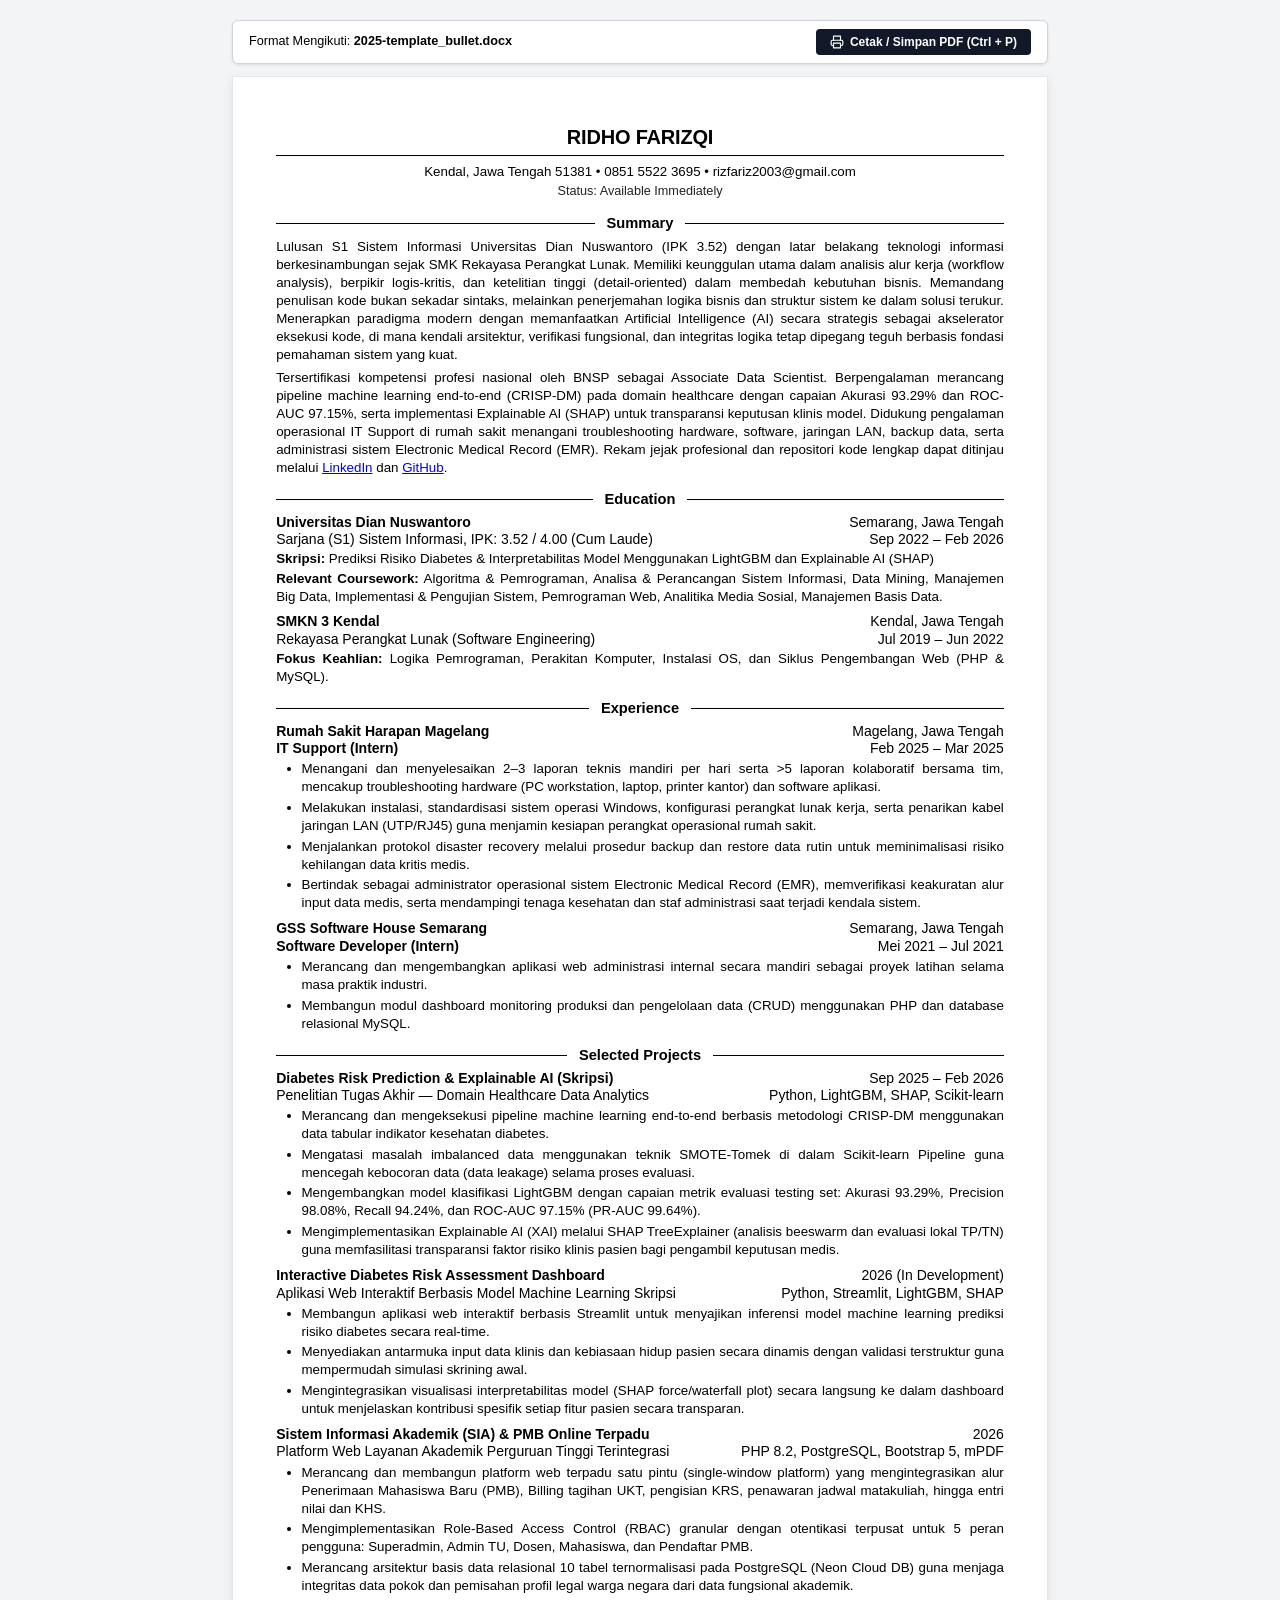
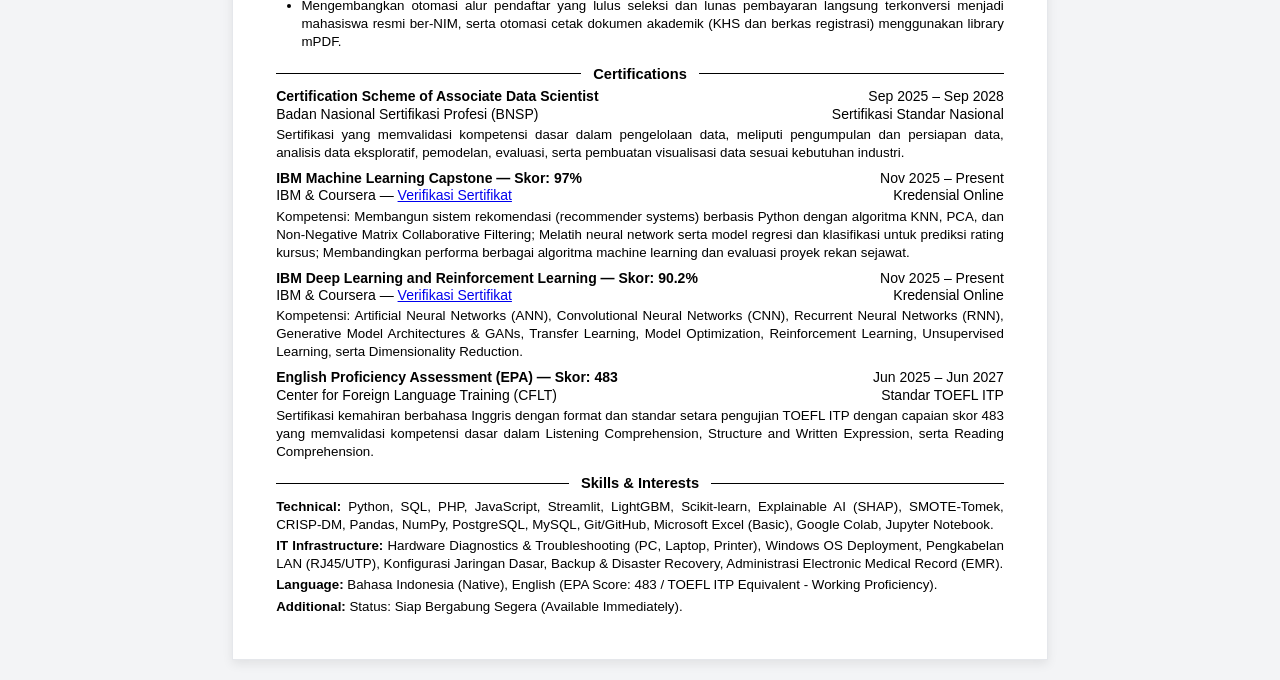
==== menu/cv.html @ ddd5903f "Initial commit: curriculum vitae" ====
<!DOCTYPE html>
<html lang="id">
<head>
  <meta charset="UTF-8">
  <meta name="viewport" content="width=device-width, initial-scale=1.0">
  <title>Ridho Farizqi - CV</title>
  <style>
    /* Format sesuai template 2025-template_bullet.docx (Harvard Resume Style) */
    @page {
      size: letter;
      margin: 0.5in 0.45in 0.4in 0.45in;
    }

    * {
      box-sizing: border-box;
      margin: 0;
      padding: 0;
    }

    body {
      font-family: 'Calibri', 'Segoe UI', Arial, sans-serif;
      font-size: 10.5pt;
      line-height: 1.25;
      color: #000000;
      background-color: #f3f4f6;
      padding: 20px 0;
      -webkit-font-smoothing: antialiased;
    }

    /* Floating Toolbar untuk kemudahan cetak */
    .toolbar {
      max-width: 8.5in;
      margin: 0 auto 12px auto;
      display: flex;
      justify-content: space-between;
      align-items: center;
      background: #ffffff;
      padding: 8px 16px;
      border-radius: 6px;
      box-shadow: 0 1px 3px rgba(0,0,0,0.1);
      font-size: 9.5pt;
      border: 1px solid #d1d5db;
    }

    .btn-print {
      background: #111827;
      color: #ffffff;
      border: none;
      padding: 6px 14px;
      border-radius: 4px;
      font-size: 9pt;
      font-weight: bold;
      cursor: pointer;
      font-family: inherit;
      display: inline-flex;
      align-items: center;
      gap: 6px;
    }

    .btn-print:hover {
      background: #2563eb;
    }

    /* Container Halaman Sesuai Ukuran Kertas Template */
    .page {
      width: 8.5in;
      min-height: 11in;
      margin: 0 auto;
      background: #ffffff;
      padding: 0.5in 0.45in 0.45in 0.45in;
      box-shadow: 0 4px 10px rgba(0, 0, 0, 0.08);
      border: 1px solid #e5e7eb;
    }

    /* HEADER */
    .header {
      text-align: center;
      margin-bottom: 11pt;
    }

    .name {
      font-size: 15pt;
      font-weight: bold;
      text-transform: none;
      margin-bottom: 3pt;
      color: #000000;
      letter-spacing: -0.01em;
    }

    .name-line {
      border: none;
      border-top: 1px solid #000000;
      margin: 4pt 0 5pt 0;
      width: 100%;
    }

    .contact-line {
      font-size: 10pt;
      color: #000000;
      line-height: 1.35;
    }

    .contact-line a {
      color: #000000;
      text-decoration: none;
    }

    .contact-line a:hover {
      text-decoration: underline;
    }

    .sub-contact {
      font-size: 9.5pt;
      margin-top: 2pt;
      color: #222222;
    }

    /* SECTION HEADINGS - CENTERED & BOLD DENGAN VARIASI GARIS KANAN-KIRI */
    .section-heading {
      display: flex;
      align-items: center;
      text-align: center;
      font-weight: bold;
      font-size: 11pt;
      text-transform: none;
      margin-top: 10pt;
      margin-bottom: 4pt;
      color: #000000;
    }

    .section-heading::before,
    .section-heading::after {
      content: "";
      flex: 1;
      border-bottom: 1px solid #000000;
    }

    .section-heading::before {
      margin-right: 12px;
    }

    .section-heading::after {
      margin-left: 12px;
    }

    /* SUMMARY PARAGRAPH */
    .summary-content {
      font-size: 10pt;
      line-height: 1.35;
      text-align: justify;
      margin-bottom: 6pt;
    }

    .summary-content p {
      margin-bottom: 4pt;
    }

    .summary-content p:last-child {
      margin-bottom: 0;
    }

    /* ROW DUA KOLOM (Kiri: Org/Posisi, Kanan: Kota/Tanggal) */
    .entry {
      margin-bottom: 6pt;
    }

    .entry:last-child {
      margin-bottom: 0;
    }

    .row {
      display: flex;
      justify-content: space-between;
      align-items: baseline;
      font-size: 10.5pt;
    }

    .left-bold {
      font-weight: bold;
      color: #000000;
    }

    .left-normal {
      font-weight: normal;
      color: #000000;
    }

    .right-text {
      text-align: right;
      white-space: nowrap;
      font-weight: normal;
      color: #000000;
    }

    .right-bold {
      text-align: right;
      white-space: nowrap;
      font-weight: bold;
      color: #000000;
    }

    /* BULLET LIST SESUAI ListParagraph TEMPLATE */
    ul.bullet-list {
      list-style-type: disc;
      margin-left: 19pt;
      padding-left: 0;
      margin-top: 2pt;
      margin-bottom: 4pt;
    }

    ul.bullet-list li {
      font-size: 10pt;
      line-height: 1.35;
      margin-bottom: 2pt;
      text-align: justify;
      color: #000000;
    }

    ul.bullet-list li:last-child {
      margin-bottom: 0;
    }

    .coursework {
      font-size: 10pt;
      line-height: 1.35;
      margin-top: 2pt;
      text-align: justify;
    }

    /* SKILLS & INTERESTS SECTION */
    .skills-block {
      margin-top: 2pt;
    }

    .skill-line {
      font-size: 10pt;
      line-height: 1.35;
      margin-bottom: 2.5pt;
      text-align: justify;
    }

    .skill-line:last-child {
      margin-bottom: 0;
    }

    .skill-label {
      font-weight: bold;
    }

    /* PRINT RULES */
    @media print {
      body {
        background: #ffffff;
        padding: 0;
        margin: 0;
      }

      .toolbar {
        display: none !important;
      }

      .page {
        width: 100% !important;
        margin: 0 !important;
        padding: 0 !important;
        box-shadow: none !important;
        border: none !important;
      }

      .entry, .section-heading, .skill-line {
        break-inside: avoid;
        page-break-inside: avoid;
      }

      a {
        color: #000000 !important;
        text-decoration: none !important;
      }
    }
  </style>
</head>
<body>

  <!-- FLOATING TOOLBAR -->
  <div class="toolbar">
    <span>Format Mengikuti: <strong>2025-template_bullet.docx</strong></span>
    <button class="btn-print" onclick="window.print()">
      <svg width="14" height="14" viewBox="0 0 24 24" fill="none" stroke="currentColor" stroke-width="2" stroke-linecap="round" stroke-linejoin="round">
        <polyline points="6 9 6 2 18 2 18 9"></polyline>
        <path d="M6 18H4a2 2 0 0 1-2-2v-5a2 2 0 0 1 2-2h16a2 2 0 0 1 2 2v5a2 2 0 0 1-2 2h-2"></path>
        <rect x="6" y="14" width="12" height="8"></rect>
      </svg>
      Cetak / Simpan PDF (Ctrl + P)
    </button>
  </div>

  <!-- DOCUMENT PAGE -->
  <div class="page">

    <!-- HEADER (P1 & P6 TEMPLATE) -->
    <div class="header">
      <div class="name">RIDHO FARIZQI</div>
      <hr class="name-line">
      <div class="contact-line">
        Kendal, Jawa Tengah 51381 • <a href="https://wa.me/6285155223695" target="_blank">0851 5522 3695</a> • <a href="mailto:rizfariz2003@gmail.com">rizfariz2003@gmail.com</a>
      </div>
      <div class="sub-contact">
        Status: Available Immediately
      </div>
    </div>

    <!-- SUMMARY -->
    <div class="section-heading">Summary</div>
    <div class="summary-content">
      <p>
        Lulusan S1 Sistem Informasi Universitas Dian Nuswantoro (IPK 3.52) dengan latar belakang teknologi informasi berkesinambungan sejak SMK Rekayasa Perangkat Lunak. Memiliki keunggulan utama dalam analisis alur kerja (workflow analysis), berpikir logis-kritis, dan ketelitian tinggi (detail-oriented) dalam membedah kebutuhan bisnis. Memandang penulisan kode bukan sekadar sintaks, melainkan penerjemahan logika bisnis dan struktur sistem ke dalam solusi terukur. Menerapkan paradigma modern dengan memanfaatkan Artificial Intelligence (AI) secara strategis sebagai akselerator eksekusi kode, di mana kendali arsitektur, verifikasi fungsional, dan integritas logika tetap dipegang teguh berbasis fondasi pemahaman sistem yang kuat.
      </p>
      <p>
        Tersertifikasi kompetensi profesi nasional oleh BNSP sebagai Associate Data Scientist. Berpengalaman merancang pipeline machine learning end-to-end (CRISP-DM) pada domain healthcare dengan capaian Akurasi 93.29% dan ROC-AUC 97.15%, serta implementasi Explainable AI (SHAP) untuk transparansi keputusan klinis model. Didukung pengalaman operasional IT Support di rumah sakit menangani troubleshooting hardware, software, jaringan LAN, backup data, serta administrasi sistem Electronic Medical Record (EMR). Rekam jejak profesional dan repositori kode lengkap dapat ditinjau melalui <a href="https://linkedin.com/in/ridho-farizqi" target="_blank">LinkedIn</a> dan <a href="https://github.com/frizzen10" target="_blank">GitHub</a>.
      </p>
    </div>

    <!-- EDUCATION (P8 - P17 TEMPLATE) -->
    <div class="section-heading">Education</div>

    <div class="entry">
      <div class="row">
        <span class="left-bold">Universitas Dian Nuswantoro</span>
        <span class="right-text">Semarang, Jawa Tengah</span>
      </div>
      <div class="row">
        <span class="left-normal">Sarjana (S1) Sistem Informasi, IPK: 3.52 / 4.00 (Cum Laude)</span>
        <span class="right-text">Sep 2022 – Feb 2026</span>
      </div>
      <div class="coursework" style="margin-top: 1pt;">
        <strong>Skripsi:</strong> Prediksi Risiko Diabetes &amp; Interpretabilitas Model Menggunakan LightGBM dan Explainable AI (SHAP)
      </div>
      <div class="coursework" style="margin-top: 1pt;">
        <strong>Relevant Coursework:</strong> Algoritma &amp; Pemrograman, Analisa &amp; Perancangan Sistem Informasi, Data Mining, Manajemen Big Data, Implementasi &amp; Pengujian Sistem, Pemrograman Web, Analitika Media Sosial, Manajemen Basis Data.
      </div>
    </div>

    <div class="entry" style="margin-top: 5pt;">
      <div class="row">
        <span class="left-bold">SMKN 3 Kendal</span>
        <span class="right-text">Kendal, Jawa Tengah</span>
      </div>
      <div class="row">
        <span class="left-normal">Rekayasa Perangkat Lunak (Software Engineering)</span>
        <span class="right-text">Jul 2019 – Jun 2022</span>
      </div>
      <div class="coursework" style="margin-top: 1pt;">
        <strong>Fokus Keahlian:</strong> Logika Pemrograman, Perakitan Komputer, Instalasi OS, dan Siklus Pengembangan Web (PHP &amp; MySQL).
      </div>
    </div>

    <!-- EXPERIENCE (P19 - P35 TEMPLATE) -->
    <div class="section-heading">Experience</div>

    <div class="entry">
      <div class="row">
        <span class="left-bold">Rumah Sakit Harapan Magelang</span>
        <span class="right-text">Magelang, Jawa Tengah</span>
      </div>
      <div class="row">
        <span class="left-bold">IT Support (Intern)</span>
        <span class="right-text">Feb 2025 – Mar 2025</span>
      </div>
      <ul class="bullet-list">
        <li>Menangani dan menyelesaikan 2–3 laporan teknis mandiri per hari serta >5 laporan kolaboratif bersama tim, mencakup troubleshooting hardware (PC workstation, laptop, printer kantor) dan software aplikasi.</li>
        <li>Melakukan instalasi, standardisasi sistem operasi Windows, konfigurasi perangkat lunak kerja, serta penarikan kabel jaringan LAN (UTP/RJ45) guna menjamin kesiapan perangkat operasional rumah sakit.</li>
        <li>Menjalankan protokol disaster recovery melalui prosedur backup dan restore data rutin untuk meminimalisasi risiko kehilangan data kritis medis.</li>
        <li>Bertindak sebagai administrator operasional sistem Electronic Medical Record (EMR), memverifikasi keakuratan alur input data medis, serta mendampingi tenaga kesehatan dan staf administrasi saat terjadi kendala sistem.</li>
      </ul>
    </div>

    <div class="entry" style="margin-top: 5pt;">
      <div class="row">
        <span class="left-bold">GSS Software House Semarang</span>
        <span class="right-text">Semarang, Jawa Tengah</span>
      </div>
      <div class="row">
        <span class="left-bold">Software Developer (Intern)</span>
        <span class="right-text">Mei 2021 – Jul 2021</span>
      </div>
      <ul class="bullet-list">
        <li>Merancang dan mengembangkan aplikasi web administrasi internal secara mandiri sebagai proyek latihan selama masa praktik industri.</li>
        <li>Membangun modul dashboard monitoring produksi dan pengelolaan data (CRUD) menggunakan PHP dan database relasional MySQL.</li>
      </ul>
    </div>

    <!-- SELECTED PROJECTS (P36 - P42 TEMPLATE) -->
    <div class="section-heading">Selected Projects</div>

    <!-- PROJECT 1: SKRIPSI ML & XAI -->
    <div class="entry">
      <div class="row">
        <span class="left-bold">Diabetes Risk Prediction & Explainable AI (Skripsi)</span>
        <span class="right-text">Sep 2025 – Feb 2026</span>
      </div>
      <div class="row">
        <span class="left-normal">Penelitian Tugas Akhir — Domain Healthcare Data Analytics</span>
        <span class="right-text">Python, LightGBM, SHAP, Scikit-learn</span>
      </div>
      <ul class="bullet-list">
        <li>Merancang dan mengeksekusi pipeline machine learning end-to-end berbasis metodologi CRISP-DM menggunakan data tabular indikator kesehatan diabetes.</li>
        <li>Mengatasi masalah imbalanced data menggunakan teknik SMOTE-Tomek di dalam Scikit-learn Pipeline guna mencegah kebocoran data (data leakage) selama proses evaluasi.</li>
        <li>Mengembangkan model klasifikasi LightGBM dengan capaian metrik evaluasi testing set: Akurasi 93.29%, Precision 98.08%, Recall 94.24%, dan ROC-AUC 97.15% (PR-AUC 99.64%).</li>
        <li>Mengimplementasikan Explainable AI (XAI) melalui SHAP TreeExplainer (analisis beeswarm dan evaluasi lokal TP/TN) guna memfasilitasi transparansi faktor risiko klinis pasien bagi pengambil keputusan medis.</li>
      </ul>
    </div>

    <!-- PROJECT 2: STREAMLIT APP (BERBASIS SKRIPSI) -->
    <div class="entry" style="margin-top: 5pt;">
      <div class="row">
        <span class="left-bold">Interactive Diabetes Risk Assessment Dashboard</span>
        <span class="right-text">2026 (In Development)</span>
      </div>
      <div class="row">
        <span class="left-normal">Aplikasi Web Interaktif Berbasis Model Machine Learning Skripsi</span>
        <span class="right-text">Python, Streamlit, LightGBM, SHAP</span>
      </div>
      <ul class="bullet-list">
        <li>Membangun aplikasi web interaktif berbasis Streamlit untuk menyajikan inferensi model machine learning prediksi risiko diabetes secara real-time.</li>
        <li>Menyediakan antarmuka input data klinis dan kebiasaan hidup pasien secara dinamis dengan validasi terstruktur guna mempermudah simulasi skrining awal.</li>
        <li>Mengintegrasikan visualisasi interpretabilitas model (SHAP force/waterfall plot) secara langsung ke dalam dashboard untuk menjelaskan kontribusi spesifik setiap fitur pasien secara transparan.</li>
      </ul>
    </div>

    <!-- PROJECT 3: SISTEM AKADEMIK & PMB ONLINE -->
    <div class="entry" style="margin-top: 5pt;">
      <div class="row">
        <span class="left-bold">Sistem Informasi Akademik (SIA) & PMB Online Terpadu</span>
        <span class="right-text">2026</span>
      </div>
      <div class="row">
        <span class="left-normal">Platform Web Layanan Akademik Perguruan Tinggi Terintegrasi</span>
        <span class="right-text">PHP 8.2, PostgreSQL, Bootstrap 5, mPDF</span>
      </div>
      <ul class="bullet-list">
        <li>Merancang dan membangun platform web terpadu satu pintu (single-window platform) yang mengintegrasikan alur Penerimaan Mahasiswa Baru (PMB), Billing tagihan UKT, pengisian KRS, penawaran jadwal matakuliah, hingga entri nilai dan KHS.</li>
        <li>Mengimplementasikan Role-Based Access Control (RBAC) granular dengan otentikasi terpusat untuk 5 peran pengguna: Superadmin, Admin TU, Dosen, Mahasiswa, dan Pendaftar PMB.</li>
        <li>Merancang arsitektur basis data relasional 10 tabel ternormalisasi pada PostgreSQL (Neon Cloud DB) guna menjaga integritas data pokok dan pemisahan profil legal warga negara dari data fungsional akademik.</li>
        <li>Mengembangkan otomasi alur pendaftar yang lulus seleksi dan lunas pembayaran langsung terkonversi menjadi mahasiswa resmi ber-NIM, serta otomasi cetak dokumen akademik (KHS dan berkas registrasi) menggunakan library mPDF.</li>
      </ul>
    </div>

    <!-- CERTIFICATIONS -->
    <div class="section-heading">Certifications</div>

    <div class="entry">
      <div class="row">
        <span class="left-bold">Certification Scheme of Associate Data Scientist</span>
        <span class="right-text">Sep 2025 – Sep 2028</span>
      </div>
      <div class="row">
        <span class="left-normal">Badan Nasional Sertifikasi Profesi (BNSP)</span>
        <span class="right-text">Sertifikasi Standar Nasional</span>
      </div>
      <div class="coursework">
        Sertifikasi yang memvalidasi kompetensi dasar dalam pengelolaan data, meliputi pengumpulan dan persiapan data, analisis data eksploratif, pemodelan, evaluasi, serta pembuatan visualisasi data sesuai kebutuhan industri.
      </div>
    </div>

    <div class="entry" style="margin-top: 5pt;">
      <div class="row">
        <span class="left-bold">IBM Machine Learning Capstone — Skor: 97%</span>
        <span class="right-text">Nov 2025 – Present</span>
      </div>
      <div class="row">
        <span class="left-normal">IBM &amp; Coursera — <a href="https://www.coursera.org/account/accomplishments/certificate/1O00WGDKMIBN" target="_blank" style="text-decoration: underline;">Verifikasi Sertifikat</a></span>
        <span class="right-text">Kredensial Online</span>
      </div>
      <div class="coursework">
        Kompetensi: Membangun sistem rekomendasi (recommender systems) berbasis Python dengan algoritma KNN, PCA, dan Non-Negative Matrix Collaborative Filtering; Melatih neural network serta model regresi dan klasifikasi untuk prediksi rating kursus; Membandingkan performa berbagai algoritma machine learning dan evaluasi proyek rekan sejawat.
      </div>
    </div>

    <div class="entry" style="margin-top: 5pt;">
      <div class="row">
        <span class="left-bold">IBM Deep Learning and Reinforcement Learning — Skor: 90.2%</span>
        <span class="right-text">Nov 2025 – Present</span>
      </div>
      <div class="row">
        <span class="left-normal">IBM &amp; Coursera — <a href="https://www.coursera.org/account/accomplishments/certificate/B0GBPDTCJN4B" target="_blank" style="text-decoration: underline;">Verifikasi Sertifikat</a></span>
        <span class="right-text">Kredensial Online</span>
      </div>
      <div class="coursework">
        Kompetensi: Artificial Neural Networks (ANN), Convolutional Neural Networks (CNN), Recurrent Neural Networks (RNN), Generative Model Architectures &amp; GANs, Transfer Learning, Model Optimization, Reinforcement Learning, Unsupervised Learning, serta Dimensionality Reduction.
      </div>
    </div>

    <div class="entry" style="margin-top: 5pt;">
      <div class="row">
        <span class="left-bold">English Proficiency Assessment (EPA) — Skor: 483</span>
        <span class="right-text">Jun 2025 – Jun 2027</span>
      </div>
      <div class="row">
        <span class="left-normal">Center for Foreign Language Training (CFLT)</span>
        <span class="right-text">Standar TOEFL ITP</span>
      </div>
      <div class="coursework">
        Sertifikasi kemahiran berbahasa Inggris dengan format dan standar setara pengujian TOEFL ITP dengan capaian skor 483 yang memvalidasi kompetensi dasar dalam Listening Comprehension, Structure and Written Expression, serta Reading Comprehension.
      </div>
    </div>

    <!-- SKILLS & INTERESTS (P43 - P47 TEMPLATE) -->
    <div class="section-heading">Skills & Interests</div>
    <div class="skills-block">
      <div class="skill-line">
        <span class="skill-label">Technical:</span> Python, SQL, PHP, JavaScript, Streamlit, LightGBM, Scikit-learn, Explainable AI (SHAP), SMOTE-Tomek, CRISP-DM, Pandas, NumPy, PostgreSQL, MySQL, Git/GitHub, Microsoft Excel (Basic), Google Colab, Jupyter Notebook.
      </div>
      <div class="skill-line">
        <span class="skill-label">IT Infrastructure:</span> Hardware Diagnostics & Troubleshooting (PC, Laptop, Printer), Windows OS Deployment, Pengkabelan LAN (RJ45/UTP), Konfigurasi Jaringan Dasar, Backup & Disaster Recovery, Administrasi Electronic Medical Record (EMR).
      </div>
      <div class="skill-line">
        <span class="skill-label">Language:</span> Bahasa Indonesia (Native), English (EPA Score: 483 / TOEFL ITP Equivalent - Working Proficiency).
      </div>
      <div class="skill-line">
        <span class="skill-label">Additional:</span> Status: Siap Bergabung Segera (Available Immediately).
      </div>
    </div>

  </div>

</body>
</html>
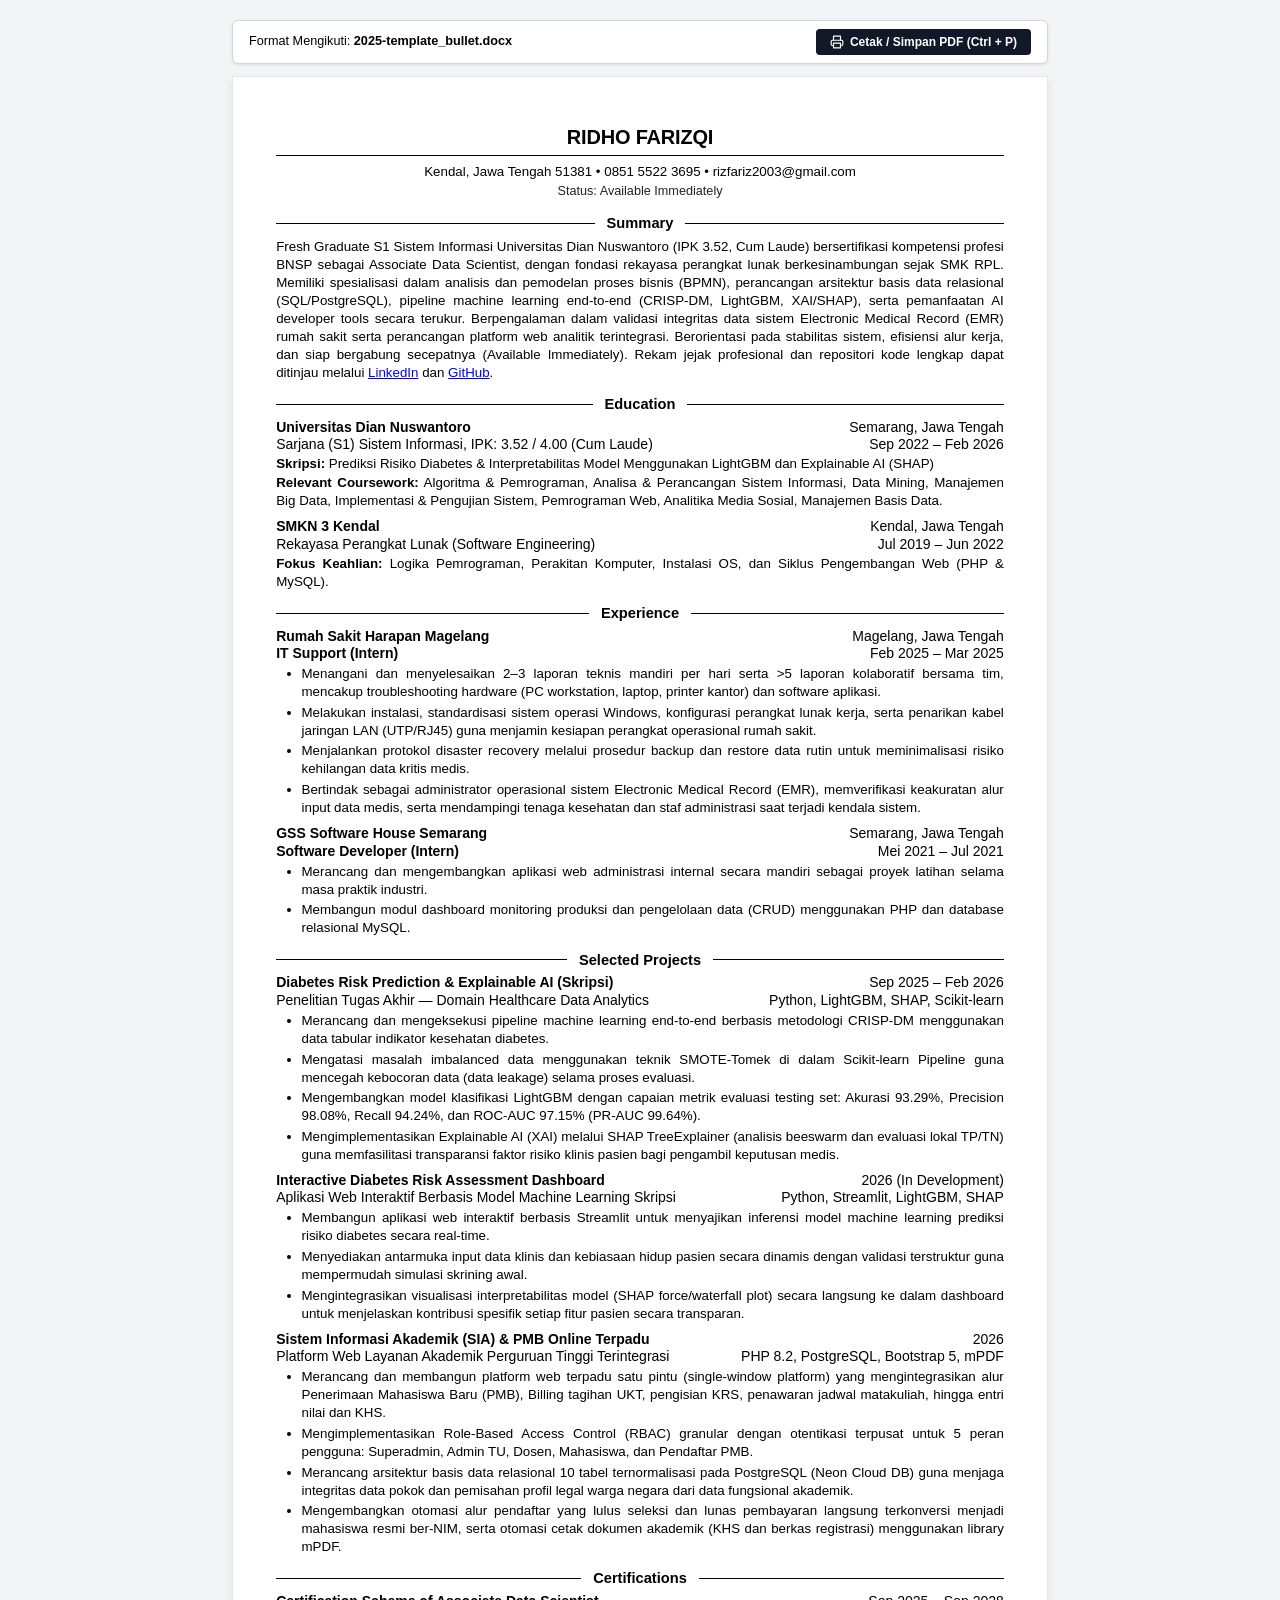
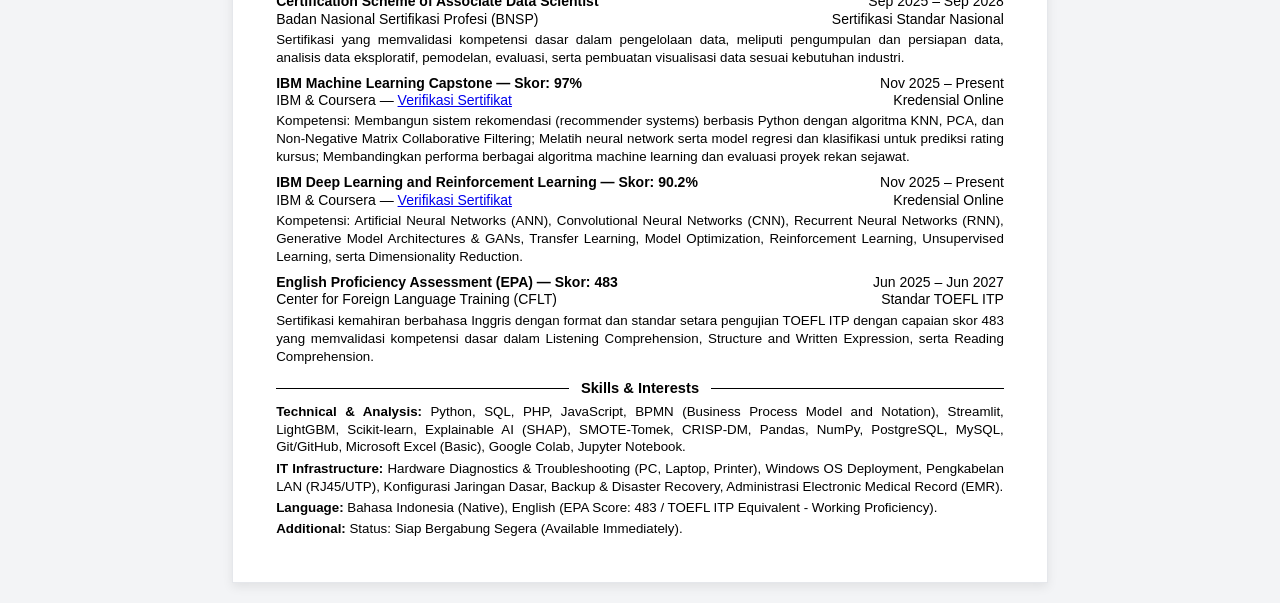
==== commit dce002d0: "modified:   menu/cv.html 	modified:   menu/resume1.html 	modified:   menu/resume2.html" ====
--- a/menu/cv.html
+++ b/menu/cv.html
@@ -30,10 +30,13 @@
     /* Floating Toolbar untuk kemudahan cetak */
     .toolbar {
       max-width: 8.5in;
+      width: 100%;
       margin: 0 auto 12px auto;
       display: flex;
       justify-content: space-between;
       align-items: center;
+      flex-wrap: wrap;
+      gap: 8px;
       background: #ffffff;
       padding: 8px 16px;
       border-radius: 6px;
@@ -64,6 +67,7 @@
     /* Container Halaman Sesuai Ukuran Kertas Template */
     .page {
       width: 8.5in;
+      max-width: 100%;
       min-height: 11in;
       margin: 0 auto;
       background: #ffffff;
@@ -247,12 +251,108 @@
       font-weight: bold;
     }
 
+    /* RESPONSIVE (TABLET & MOBILE) */
+    @media screen and (max-width: 850px) {
+      body {
+        padding: 12px 8px;
+      }
+
+      .toolbar {
+        width: 100%;
+        border-radius: 8px;
+        padding: 10px 14px;
+      }
+
+      .page {
+        width: 100%;
+        min-height: auto;
+        padding: 24px 18px;
+        border-radius: 8px;
+      }
+    }
+
+    @media screen and (max-width: 580px) {
+      body {
+        padding: 8px 4px;
+        font-size: 10pt;
+      }
+
+      .toolbar {
+        flex-direction: column;
+        align-items: stretch;
+        text-align: center;
+        gap: 8px;
+      }
+
+      .btn-print {
+        justify-content: center;
+        width: 100%;
+        padding: 8px 14px;
+      }
+
+      .page {
+        padding: 18px 12px;
+        border-radius: 6px;
+      }
+
+      .name {
+        font-size: 14pt;
+      }
+
+      .contact-line {
+        font-size: 9pt;
+        line-height: 1.45;
+        word-break: break-word;
+      }
+
+      .section-heading {
+        font-size: 10.5pt;
+        margin-top: 8pt;
+      }
+
+      .section-heading::before {
+        margin-right: 8px;
+      }
+
+      .section-heading::after {
+        margin-left: 8px;
+      }
+
+      .row {
+        flex-direction: column;
+        align-items: flex-start;
+        gap: 1px;
+        margin-bottom: 3pt;
+      }
+
+      .right-text, .right-bold {
+        text-align: left;
+        white-space: normal;
+        font-size: 9pt;
+        color: #4b5563;
+      }
+
+      ul.bullet-list {
+        margin-left: 14pt;
+      }
+
+      ul.bullet-list li {
+        font-size: 9.5pt;
+        text-align: left;
+      }
+
+      .summary-content, .coursework, .skill-line {
+        font-size: 9.5pt;
+        text-align: left;
+      }
+    }
+
     /* PRINT RULES */
     @media print {
       body {
-        background: #ffffff;
-        padding: 0;
-        margin: 0;
+        background: #ffffff !important;
+        padding: 0 !important;
+        margin: 0 !important;
       }
 
       .toolbar {
@@ -261,10 +361,29 @@
 
       .page {
         width: 100% !important;
+        max-width: none !important;
         margin: 0 !important;
         padding: 0 !important;
         box-shadow: none !important;
         border: none !important;
+      }
+
+      .row {
+        display: flex !important;
+        flex-direction: row !important;
+        justify-content: space-between !important;
+        align-items: baseline !important;
+      }
+
+      .right-text, .right-bold {
+        text-align: right !important;
+        white-space: nowrap !important;
+        font-size: inherit !important;
+        color: #000000 !important;
+      }
+
+      .summary-content, ul.bullet-list li, .coursework, .skill-line {
+        text-align: justify !important;
       }
 
       .entry, .section-heading, .skill-line {
@@ -312,12 +431,7 @@
     <!-- SUMMARY -->
     <div class="section-heading">Summary</div>
     <div class="summary-content">
-      <p>
-        Lulusan S1 Sistem Informasi Universitas Dian Nuswantoro (IPK 3.52) dengan latar belakang teknologi informasi berkesinambungan sejak SMK Rekayasa Perangkat Lunak. Memiliki keunggulan utama dalam analisis alur kerja (workflow analysis), berpikir logis-kritis, dan ketelitian tinggi (detail-oriented) dalam membedah kebutuhan bisnis. Memandang penulisan kode bukan sekadar sintaks, melainkan penerjemahan logika bisnis dan struktur sistem ke dalam solusi terukur. Menerapkan paradigma modern dengan memanfaatkan Artificial Intelligence (AI) secara strategis sebagai akselerator eksekusi kode, di mana kendali arsitektur, verifikasi fungsional, dan integritas logika tetap dipegang teguh berbasis fondasi pemahaman sistem yang kuat.
-      </p>
-      <p>
-        Tersertifikasi kompetensi profesi nasional oleh BNSP sebagai Associate Data Scientist. Berpengalaman merancang pipeline machine learning end-to-end (CRISP-DM) pada domain healthcare dengan capaian Akurasi 93.29% dan ROC-AUC 97.15%, serta implementasi Explainable AI (SHAP) untuk transparansi keputusan klinis model. Didukung pengalaman operasional IT Support di rumah sakit menangani troubleshooting hardware, software, jaringan LAN, backup data, serta administrasi sistem Electronic Medical Record (EMR). Rekam jejak profesional dan repositori kode lengkap dapat ditinjau melalui <a href="https://linkedin.com/in/ridho-farizqi" target="_blank">LinkedIn</a> dan <a href="https://github.com/frizzen10" target="_blank">GitHub</a>.
-      </p>
+      Fresh Graduate S1 Sistem Informasi Universitas Dian Nuswantoro (IPK 3.52, Cum Laude) bersertifikasi kompetensi profesi BNSP sebagai Associate Data Scientist, dengan fondasi rekayasa perangkat lunak berkesinambungan sejak SMK RPL. Memiliki spesialisasi dalam analisis dan pemodelan proses bisnis (BPMN), perancangan arsitektur basis data relasional (SQL/PostgreSQL), pipeline machine learning end-to-end (CRISP-DM, LightGBM, XAI/SHAP), serta pemanfaatan AI developer tools secara terukur. Berpengalaman dalam validasi integritas data sistem Electronic Medical Record (EMR) rumah sakit serta perancangan platform web analitik terintegrasi. Berorientasi pada stabilitas sistem, efisiensi alur kerja, dan siap bergabung secepatnya (Available Immediately). Rekam jejak profesional dan repositori kode lengkap dapat ditinjau melalui <a href="https://linkedin.com/in/ridho-farizqi" target="_blank">LinkedIn</a> dan <a href="https://github.com/faarizzqi" target="_blank">GitHub</a>.
     </div>
 
     <!-- EDUCATION (P8 - P17 TEMPLATE) -->
@@ -508,7 +622,7 @@
     <div class="section-heading">Skills & Interests</div>
     <div class="skills-block">
       <div class="skill-line">
-        <span class="skill-label">Technical:</span> Python, SQL, PHP, JavaScript, Streamlit, LightGBM, Scikit-learn, Explainable AI (SHAP), SMOTE-Tomek, CRISP-DM, Pandas, NumPy, PostgreSQL, MySQL, Git/GitHub, Microsoft Excel (Basic), Google Colab, Jupyter Notebook.
+        <span class="skill-label">Technical & Analysis:</span> Python, SQL, PHP, JavaScript, BPMN (Business Process Model and Notation), Streamlit, LightGBM, Scikit-learn, Explainable AI (SHAP), SMOTE-Tomek, CRISP-DM, Pandas, NumPy, PostgreSQL, MySQL, Git/GitHub, Microsoft Excel (Basic), Google Colab, Jupyter Notebook.
       </div>
       <div class="skill-line">
         <span class="skill-label">IT Infrastructure:</span> Hardware Diagnostics & Troubleshooting (PC, Laptop, Printer), Windows OS Deployment, Pengkabelan LAN (RJ45/UTP), Konfigurasi Jaringan Dasar, Backup & Disaster Recovery, Administrasi Electronic Medical Record (EMR).
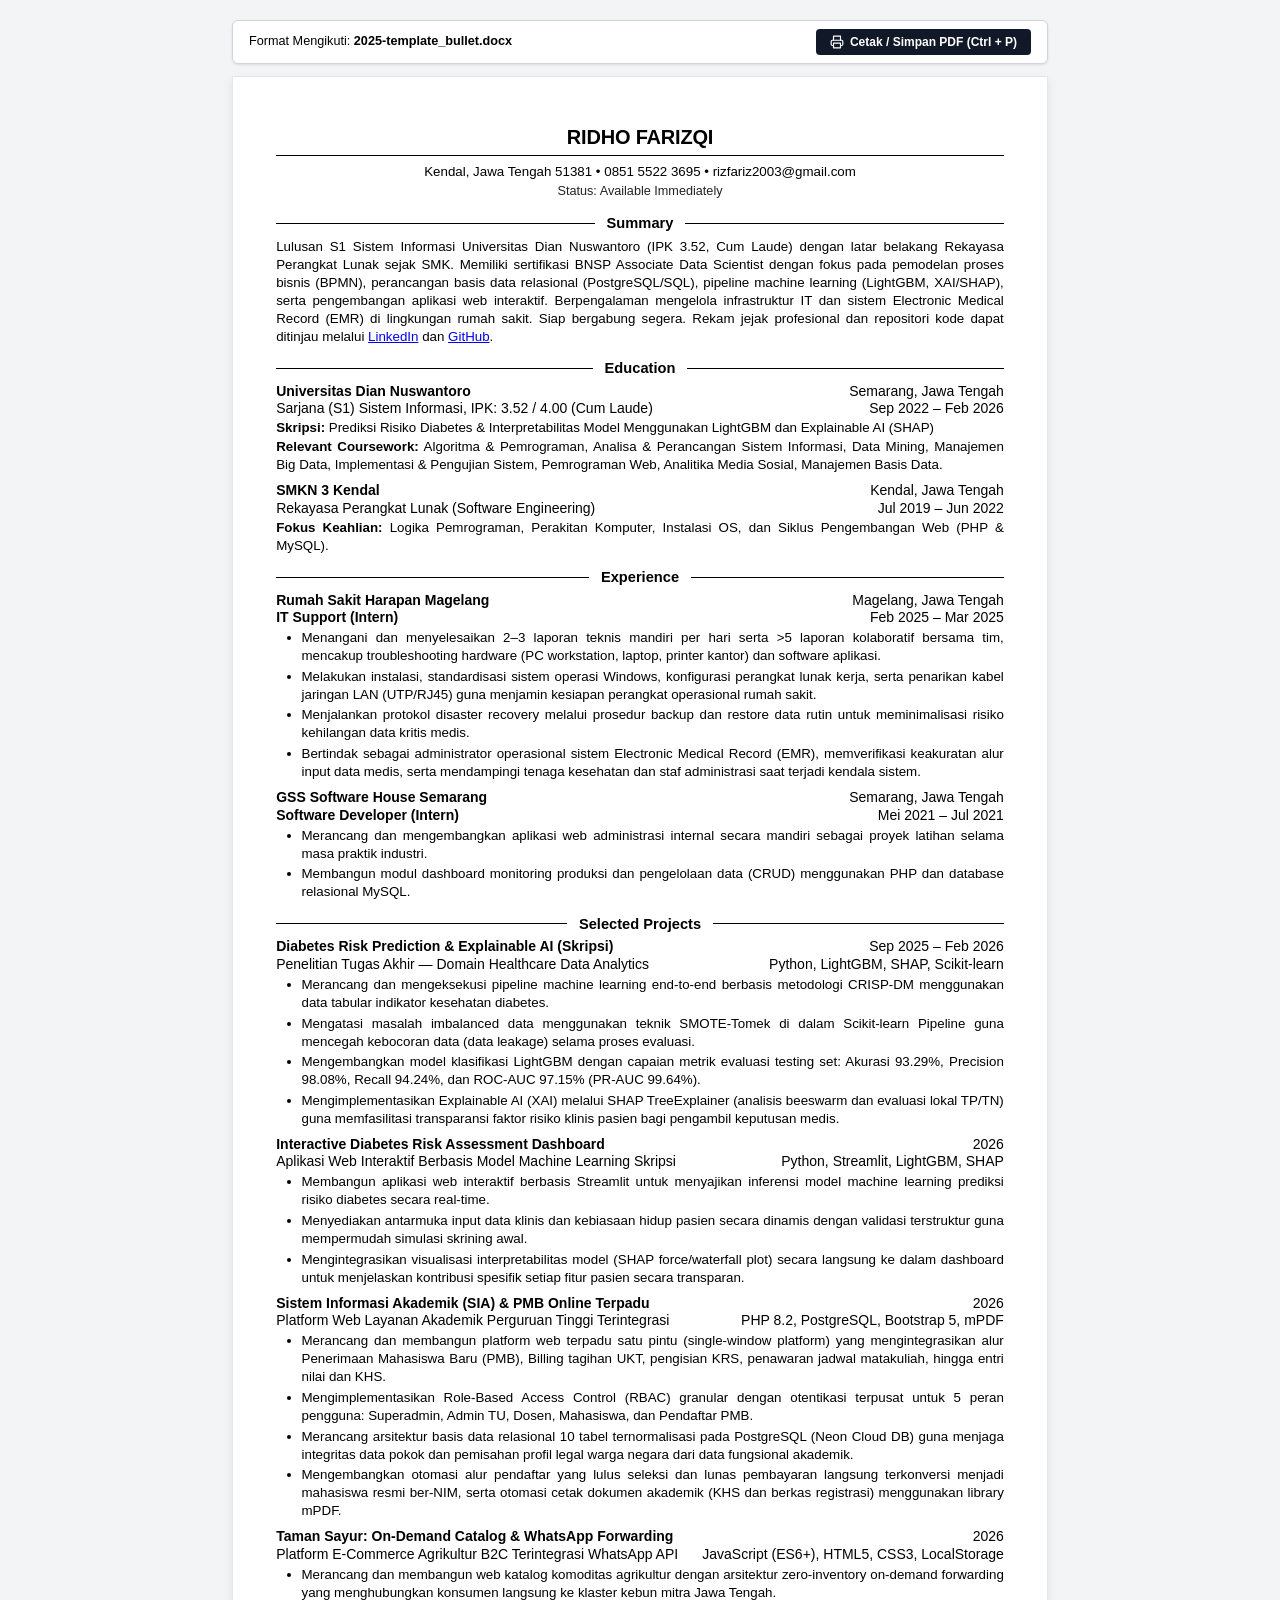
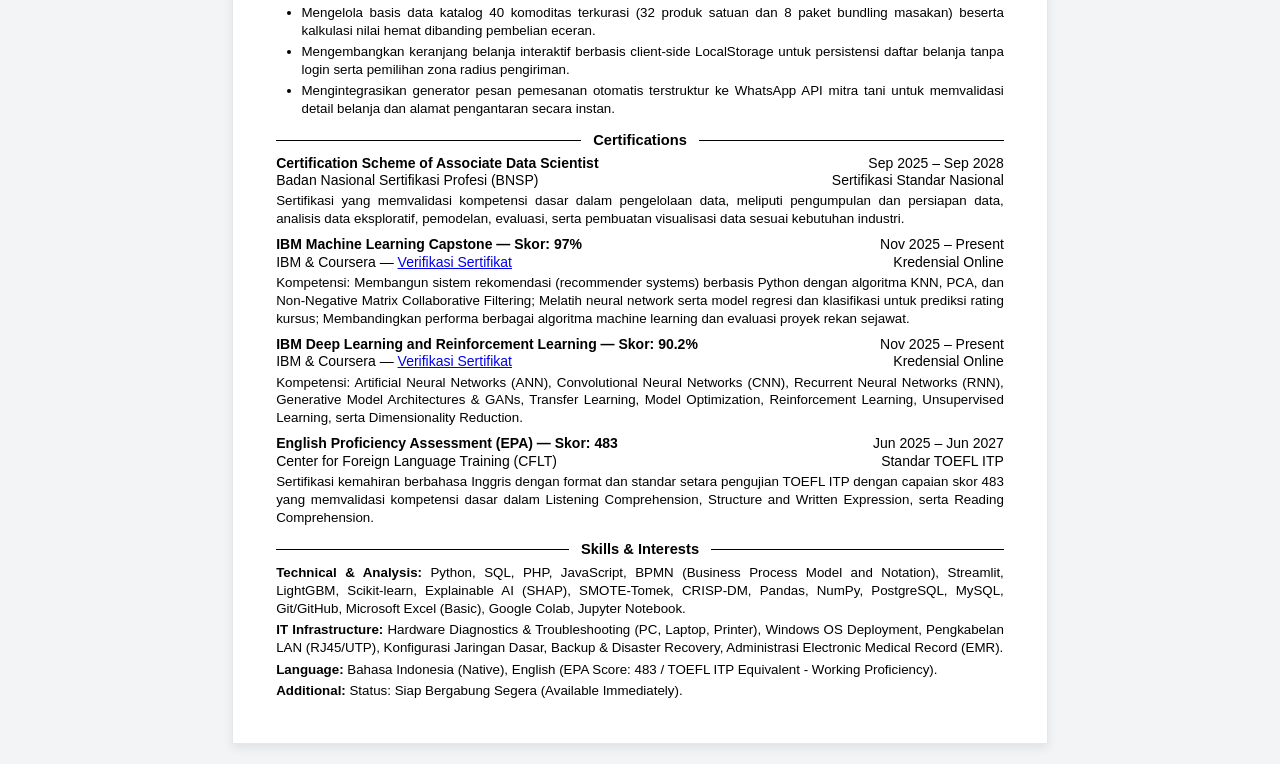
==== commit 6e5de29d: "feat: perbarui konten CV & Resume Bahasa Indonesia serta antarmuka portal - menu/cv.html: perbarui r" ====
--- a/menu/cv.html
+++ b/menu/cv.html
@@ -431,7 +431,7 @@
     <!-- SUMMARY -->
     <div class="section-heading">Summary</div>
     <div class="summary-content">
-      Fresh Graduate S1 Sistem Informasi Universitas Dian Nuswantoro (IPK 3.52, Cum Laude) bersertifikasi kompetensi profesi BNSP sebagai Associate Data Scientist, dengan fondasi rekayasa perangkat lunak berkesinambungan sejak SMK RPL. Memiliki spesialisasi dalam analisis dan pemodelan proses bisnis (BPMN), perancangan arsitektur basis data relasional (SQL/PostgreSQL), pipeline machine learning end-to-end (CRISP-DM, LightGBM, XAI/SHAP), serta pemanfaatan AI developer tools secara terukur. Berpengalaman dalam validasi integritas data sistem Electronic Medical Record (EMR) rumah sakit serta perancangan platform web analitik terintegrasi. Berorientasi pada stabilitas sistem, efisiensi alur kerja, dan siap bergabung secepatnya (Available Immediately). Rekam jejak profesional dan repositori kode lengkap dapat ditinjau melalui <a href="https://linkedin.com/in/ridho-farizqi" target="_blank">LinkedIn</a> dan <a href="https://github.com/faarizzqi" target="_blank">GitHub</a>.
+      Lulusan S1 Sistem Informasi Universitas Dian Nuswantoro (IPK 3.52, Cum Laude) dengan latar belakang Rekayasa Perangkat Lunak sejak SMK. Memiliki sertifikasi BNSP Associate Data Scientist dengan fokus pada pemodelan proses bisnis (BPMN), perancangan basis data relasional (PostgreSQL/SQL), pipeline machine learning (LightGBM, XAI/SHAP), serta pengembangan aplikasi web interaktif. Berpengalaman mengelola infrastruktur IT dan sistem Electronic Medical Record (EMR) di lingkungan rumah sakit. Siap bergabung segera. Rekam jejak profesional dan repositori kode dapat ditinjau melalui <a href="https://linkedin.com/in/ridho-farizqi" target="_blank">LinkedIn</a> dan <a href="https://github.com/faarizzqi" target="_blank">GitHub</a>.
     </div>
 
     <!-- EDUCATION (P8 - P17 TEMPLATE) -->
@@ -528,7 +528,7 @@
     <div class="entry" style="margin-top: 5pt;">
       <div class="row">
         <span class="left-bold">Interactive Diabetes Risk Assessment Dashboard</span>
-        <span class="right-text">2026 (In Development)</span>
+        <span class="right-text">2026</span>
       </div>
       <div class="row">
         <span class="left-normal">Aplikasi Web Interaktif Berbasis Model Machine Learning Skripsi</span>
@@ -559,6 +559,24 @@
       </ul>
     </div>
 
+    <!-- PROJECT 4: TAMAN SAYUR WEB CATALOG & WHATSAPP ORDERING -->
+    <div class="entry" style="margin-top: 5pt;">
+      <div class="row">
+        <span class="left-bold">Taman Sayur: On-Demand Catalog &amp; WhatsApp Forwarding</span>
+        <span class="right-text">2026</span>
+      </div>
+      <div class="row">
+        <span class="left-normal">Platform E-Commerce Agrikultur B2C Terintegrasi WhatsApp API</span>
+        <span class="right-text">JavaScript (ES6+), HTML5, CSS3, LocalStorage</span>
+      </div>
+      <ul class="bullet-list">
+        <li>Merancang dan membangun web katalog komoditas agrikultur dengan arsitektur zero-inventory on-demand forwarding yang menghubungkan konsumen langsung ke klaster kebun mitra Jawa Tengah.</li>
+        <li>Mengelola basis data katalog 40 komoditas terkurasi (32 produk satuan dan 8 paket bundling masakan) beserta kalkulasi nilai hemat dibanding pembelian eceran.</li>
+        <li>Mengembangkan keranjang belanja interaktif berbasis client-side LocalStorage untuk persistensi daftar belanja tanpa login serta pemilihan zona radius pengiriman.</li>
+        <li>Mengintegrasikan generator pesan pemesanan otomatis terstruktur ke WhatsApp API mitra tani untuk memvalidasi detail belanja dan alamat pengantaran secara instan.</li>
+      </ul>
+    </div>
+
     <!-- CERTIFICATIONS -->
     <div class="section-heading">Certifications</div>
 
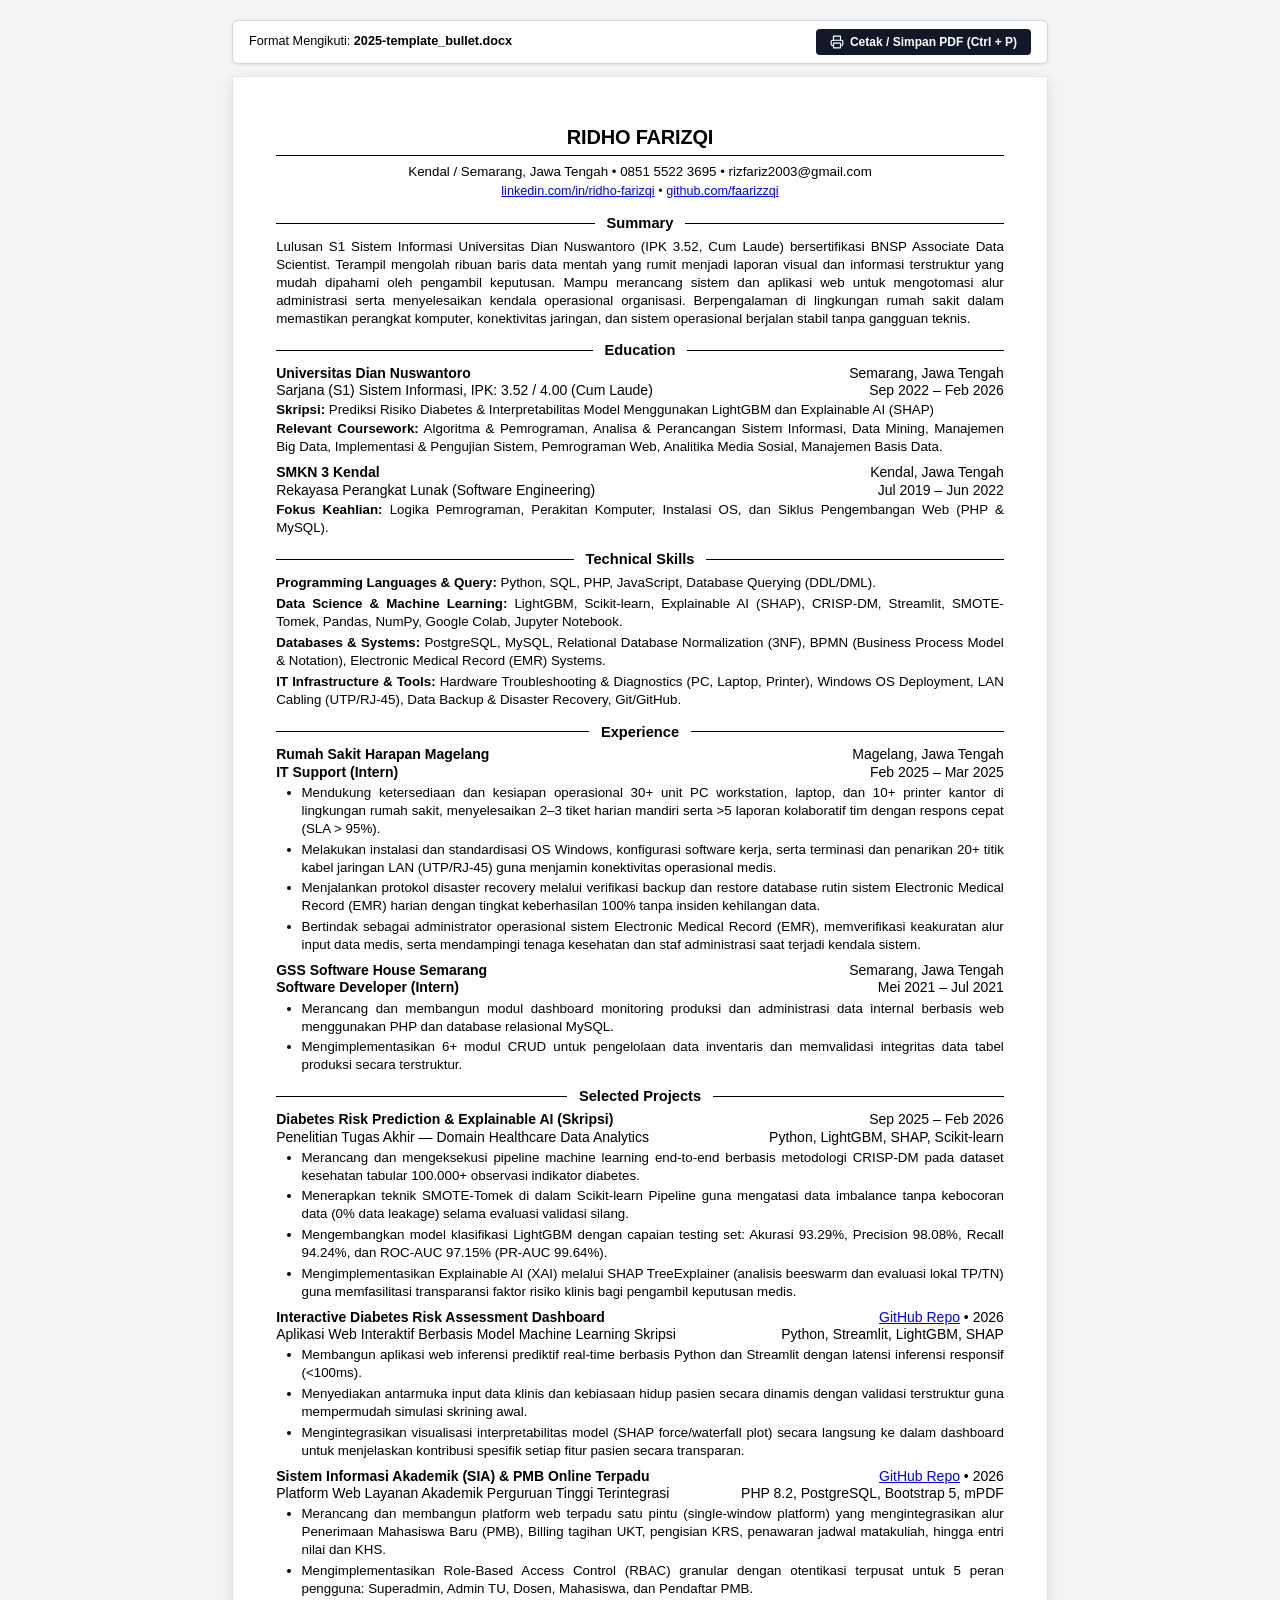
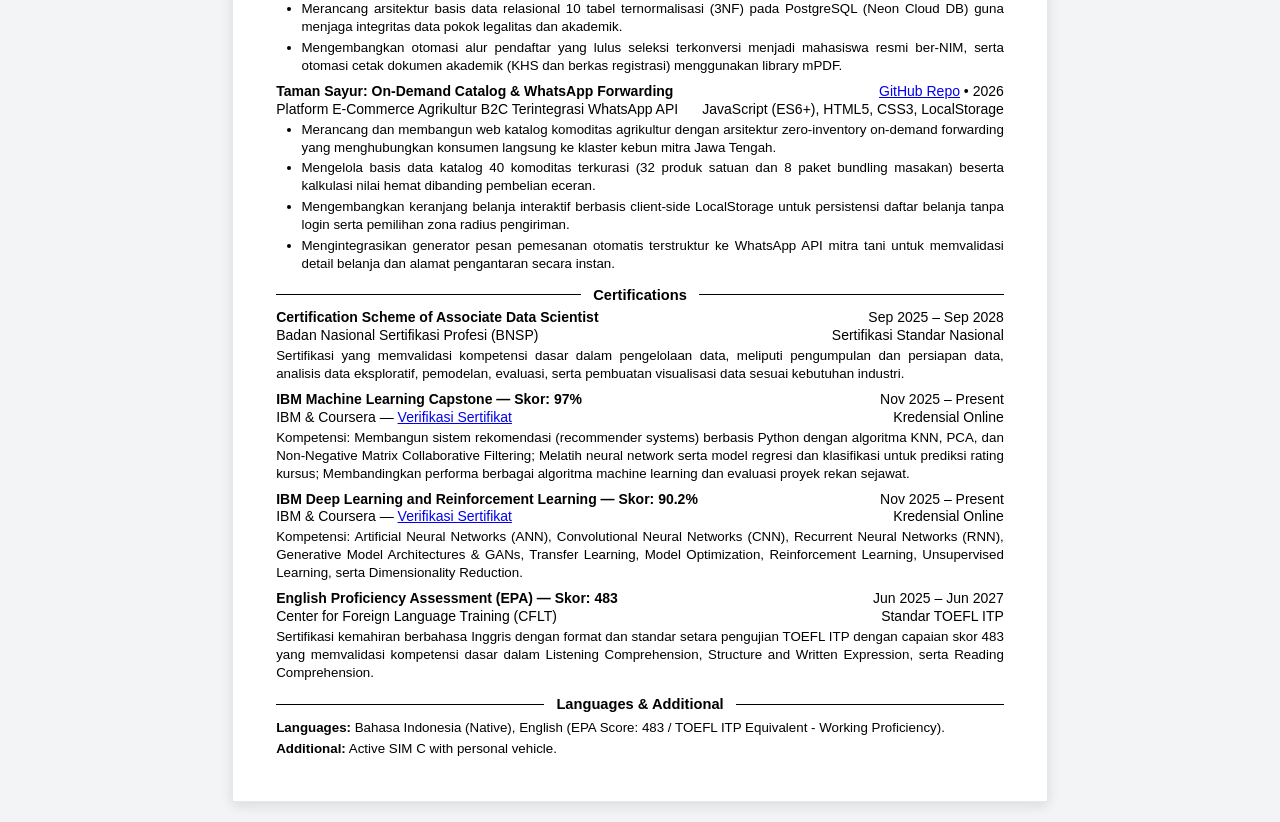
==== commit a3885bb4: "feat: tambah Resume Staff IT (resume3) dan perbarui kontrol zoom kanvas dokumen - menu/resume3.html:" ====
--- a/menu/cv.html
+++ b/menu/cv.html
@@ -67,12 +67,12 @@
     /* Container Halaman Sesuai Ukuran Kertas Template */
     .page {
       width: 8.5in;
-      max-width: 100%;
+      min-width: 8.5in;
       min-height: 11in;
       margin: 0 auto;
       background: #ffffff;
       padding: 0.5in 0.45in 0.45in 0.45in;
-      box-shadow: 0 4px 10px rgba(0, 0, 0, 0.08);
+      box-shadow: 0 4px 12px rgba(0, 0, 0, 0.1);
       border: 1px solid #e5e7eb;
     }
 
@@ -251,32 +251,18 @@
       font-weight: bold;
     }
 
-    /* RESPONSIVE (TABLET & MOBILE) */
+    /* PRESENTASI KANVAS DOKUMEN CV ASLI (A4/Letter) */
+    /* Toolbar menyesuaikan layar kecil jika dibuka langsung di tab baru, tetapi lembar CV dan baris dua kolom tidak pernah roboh */
     @media screen and (max-width: 850px) {
-      body {
-        padding: 12px 8px;
-      }
-
       .toolbar {
         width: 100%;
+        max-width: 8.5in;
         border-radius: 8px;
-        padding: 10px 14px;
-      }
-
-      .page {
-        width: 100%;
-        min-height: auto;
-        padding: 24px 18px;
-        border-radius: 8px;
+        padding: 8px 12px;
       }
     }
 
     @media screen and (max-width: 580px) {
-      body {
-        padding: 8px 4px;
-        font-size: 10pt;
-      }
-
       .toolbar {
         flex-direction: column;
         align-items: stretch;
@@ -287,63 +273,7 @@
       .btn-print {
         justify-content: center;
         width: 100%;
-        padding: 8px 14px;
-      }
-
-      .page {
-        padding: 18px 12px;
-        border-radius: 6px;
-      }
-
-      .name {
-        font-size: 14pt;
-      }
-
-      .contact-line {
-        font-size: 9pt;
-        line-height: 1.45;
-        word-break: break-word;
-      }
-
-      .section-heading {
-        font-size: 10.5pt;
-        margin-top: 8pt;
-      }
-
-      .section-heading::before {
-        margin-right: 8px;
-      }
-
-      .section-heading::after {
-        margin-left: 8px;
-      }
-
-      .row {
-        flex-direction: column;
-        align-items: flex-start;
-        gap: 1px;
-        margin-bottom: 3pt;
-      }
-
-      .right-text, .right-bold {
-        text-align: left;
-        white-space: normal;
-        font-size: 9pt;
-        color: #4b5563;
-      }
-
-      ul.bullet-list {
-        margin-left: 14pt;
-      }
-
-      ul.bullet-list li {
-        font-size: 9.5pt;
-        text-align: left;
-      }
-
-      .summary-content, .coursework, .skill-line {
-        font-size: 9.5pt;
-        text-align: left;
+        padding: 6px 12px;
       }
     }
 
@@ -353,6 +283,7 @@
         background: #ffffff !important;
         padding: 0 !important;
         margin: 0 !important;
+        zoom: 1 !important;
       }
 
       .toolbar {
@@ -361,6 +292,7 @@
 
       .page {
         width: 100% !important;
+        min-width: 0 !important;
         max-width: none !important;
         margin: 0 !important;
         padding: 0 !important;
@@ -421,17 +353,18 @@
       <div class="name">RIDHO FARIZQI</div>
       <hr class="name-line">
       <div class="contact-line">
-        Kendal, Jawa Tengah 51381 • <a href="https://wa.me/6285155223695" target="_blank">0851 5522 3695</a> • <a href="mailto:rizfariz2003@gmail.com">rizfariz2003@gmail.com</a>
+        Kendal / Semarang, Jawa Tengah • <a href="https://wa.me/6285155223695" target="_blank">0851 5522 3695</a> • <a href="mailto:rizfariz2003@gmail.com">rizfariz2003@gmail.com</a>
       </div>
       <div class="sub-contact">
-        Status: Available Immediately
+        <a href="https://linkedin.com/in/ridho-farizqi" target="_blank">linkedin.com/in/ridho-farizqi</a> • 
+        <a href="https://github.com/faarizzqi" target="_blank">github.com/faarizzqi</a>
       </div>
     </div>
 
     <!-- SUMMARY -->
     <div class="section-heading">Summary</div>
     <div class="summary-content">
-      Lulusan S1 Sistem Informasi Universitas Dian Nuswantoro (IPK 3.52, Cum Laude) dengan latar belakang Rekayasa Perangkat Lunak sejak SMK. Memiliki sertifikasi BNSP Associate Data Scientist dengan fokus pada pemodelan proses bisnis (BPMN), perancangan basis data relasional (PostgreSQL/SQL), pipeline machine learning (LightGBM, XAI/SHAP), serta pengembangan aplikasi web interaktif. Berpengalaman mengelola infrastruktur IT dan sistem Electronic Medical Record (EMR) di lingkungan rumah sakit. Siap bergabung segera. Rekam jejak profesional dan repositori kode dapat ditinjau melalui <a href="https://linkedin.com/in/ridho-farizqi" target="_blank">LinkedIn</a> dan <a href="https://github.com/faarizzqi" target="_blank">GitHub</a>.
+      Lulusan S1 Sistem Informasi Universitas Dian Nuswantoro (IPK 3.52, Cum Laude) bersertifikasi BNSP Associate Data Scientist. Terampil mengolah ribuan baris data mentah yang rumit menjadi laporan visual dan informasi terstruktur yang mudah dipahami oleh pengambil keputusan. Mampu merancang sistem dan aplikasi web untuk mengotomasi alur administrasi serta menyelesaikan kendala operasional organisasi. Berpengalaman di lingkungan rumah sakit dalam memastikan perangkat komputer, konektivitas jaringan, dan sistem operasional berjalan stabil tanpa gangguan teknis.
     </div>
 
     <!-- EDUCATION (P8 - P17 TEMPLATE) -->
@@ -468,6 +401,23 @@
       </div>
     </div>
 
+    <!-- TECHNICAL SKILLS (REPOSITIONED TO TOP 1/3) -->
+    <div class="section-heading">Technical Skills</div>
+    <div class="skills-block">
+      <div class="skill-line">
+        <span class="skill-label">Programming Languages &amp; Query:</span> Python, SQL, PHP, JavaScript, Database Querying (DDL/DML).
+      </div>
+      <div class="skill-line">
+        <span class="skill-label">Data Science &amp; Machine Learning:</span> LightGBM, Scikit-learn, Explainable AI (SHAP), CRISP-DM, Streamlit, SMOTE-Tomek, Pandas, NumPy, Google Colab, Jupyter Notebook.
+      </div>
+      <div class="skill-line">
+        <span class="skill-label">Databases &amp; Systems:</span> PostgreSQL, MySQL, Relational Database Normalization (3NF), BPMN (Business Process Model &amp; Notation), Electronic Medical Record (EMR) Systems.
+      </div>
+      <div class="skill-line">
+        <span class="skill-label">IT Infrastructure &amp; Tools:</span> Hardware Troubleshooting &amp; Diagnostics (PC, Laptop, Printer), Windows OS Deployment, LAN Cabling (UTP/RJ-45), Data Backup &amp; Disaster Recovery, Git/GitHub.
+      </div>
+    </div>
+
     <!-- EXPERIENCE (P19 - P35 TEMPLATE) -->
     <div class="section-heading">Experience</div>
 
@@ -481,9 +431,9 @@
         <span class="right-text">Feb 2025 – Mar 2025</span>
       </div>
       <ul class="bullet-list">
-        <li>Menangani dan menyelesaikan 2–3 laporan teknis mandiri per hari serta >5 laporan kolaboratif bersama tim, mencakup troubleshooting hardware (PC workstation, laptop, printer kantor) dan software aplikasi.</li>
-        <li>Melakukan instalasi, standardisasi sistem operasi Windows, konfigurasi perangkat lunak kerja, serta penarikan kabel jaringan LAN (UTP/RJ45) guna menjamin kesiapan perangkat operasional rumah sakit.</li>
-        <li>Menjalankan protokol disaster recovery melalui prosedur backup dan restore data rutin untuk meminimalisasi risiko kehilangan data kritis medis.</li>
+        <li>Mendukung ketersediaan dan kesiapan operasional 30+ unit PC workstation, laptop, dan 10+ printer kantor di lingkungan rumah sakit, menyelesaikan 2–3 tiket harian mandiri serta &gt;5 laporan kolaboratif tim dengan respons cepat (SLA &gt; 95%).</li>
+        <li>Melakukan instalasi dan standardisasi OS Windows, konfigurasi software kerja, serta terminasi dan penarikan 20+ titik kabel jaringan LAN (UTP/RJ-45) guna menjamin konektivitas operasional medis.</li>
+        <li>Menjalankan protokol disaster recovery melalui verifikasi backup dan restore database rutin sistem Electronic Medical Record (EMR) harian dengan tingkat keberhasilan 100% tanpa insiden kehilangan data.</li>
         <li>Bertindak sebagai administrator operasional sistem Electronic Medical Record (EMR), memverifikasi keakuratan alur input data medis, serta mendampingi tenaga kesehatan dan staf administrasi saat terjadi kendala sistem.</li>
       </ul>
     </div>
@@ -498,8 +448,8 @@
         <span class="right-text">Mei 2021 – Jul 2021</span>
       </div>
       <ul class="bullet-list">
-        <li>Merancang dan mengembangkan aplikasi web administrasi internal secara mandiri sebagai proyek latihan selama masa praktik industri.</li>
-        <li>Membangun modul dashboard monitoring produksi dan pengelolaan data (CRUD) menggunakan PHP dan database relasional MySQL.</li>
+        <li>Merancang dan membangun modul dashboard monitoring produksi dan administrasi data internal berbasis web menggunakan PHP dan database relasional MySQL.</li>
+        <li>Mengimplementasikan 6+ modul CRUD untuk pengelolaan data inventaris dan memvalidasi integritas data tabel produksi secara terstruktur.</li>
       </ul>
     </div>
 
@@ -509,7 +459,7 @@
     <!-- PROJECT 1: SKRIPSI ML & XAI -->
     <div class="entry">
       <div class="row">
-        <span class="left-bold">Diabetes Risk Prediction & Explainable AI (Skripsi)</span>
+        <span class="left-bold">Diabetes Risk Prediction &amp; Explainable AI (Skripsi)</span>
         <span class="right-text">Sep 2025 – Feb 2026</span>
       </div>
       <div class="row">
@@ -517,10 +467,10 @@
         <span class="right-text">Python, LightGBM, SHAP, Scikit-learn</span>
       </div>
       <ul class="bullet-list">
-        <li>Merancang dan mengeksekusi pipeline machine learning end-to-end berbasis metodologi CRISP-DM menggunakan data tabular indikator kesehatan diabetes.</li>
-        <li>Mengatasi masalah imbalanced data menggunakan teknik SMOTE-Tomek di dalam Scikit-learn Pipeline guna mencegah kebocoran data (data leakage) selama proses evaluasi.</li>
-        <li>Mengembangkan model klasifikasi LightGBM dengan capaian metrik evaluasi testing set: Akurasi 93.29%, Precision 98.08%, Recall 94.24%, dan ROC-AUC 97.15% (PR-AUC 99.64%).</li>
-        <li>Mengimplementasikan Explainable AI (XAI) melalui SHAP TreeExplainer (analisis beeswarm dan evaluasi lokal TP/TN) guna memfasilitasi transparansi faktor risiko klinis pasien bagi pengambil keputusan medis.</li>
+        <li>Merancang dan mengeksekusi pipeline machine learning end-to-end berbasis metodologi CRISP-DM pada dataset kesehatan tabular 100.000+ observasi indikator diabetes.</li>
+        <li>Menerapkan teknik SMOTE-Tomek di dalam Scikit-learn Pipeline guna mengatasi data imbalance tanpa kebocoran data (0% data leakage) selama evaluasi validasi silang.</li>
+        <li>Mengembangkan model klasifikasi LightGBM dengan capaian testing set: Akurasi 93.29%, Precision 98.08%, Recall 94.24%, dan ROC-AUC 97.15% (PR-AUC 99.64%).</li>
+        <li>Mengimplementasikan Explainable AI (XAI) melalui SHAP TreeExplainer (analisis beeswarm dan evaluasi lokal TP/TN) guna memfasilitasi transparansi faktor risiko klinis bagi pengambil keputusan medis.</li>
       </ul>
     </div>
 
@@ -528,14 +478,14 @@
     <div class="entry" style="margin-top: 5pt;">
       <div class="row">
         <span class="left-bold">Interactive Diabetes Risk Assessment Dashboard</span>
-        <span class="right-text">2026</span>
+        <span class="right-text"><a href="https://github.com/faarizzqi/TA-diabetes-prediction-and-explanation" target="_blank" style="text-decoration: underline;">GitHub Repo</a> • 2026</span>
       </div>
       <div class="row">
         <span class="left-normal">Aplikasi Web Interaktif Berbasis Model Machine Learning Skripsi</span>
         <span class="right-text">Python, Streamlit, LightGBM, SHAP</span>
       </div>
       <ul class="bullet-list">
-        <li>Membangun aplikasi web interaktif berbasis Streamlit untuk menyajikan inferensi model machine learning prediksi risiko diabetes secara real-time.</li>
+        <li>Membangun aplikasi web inferensi prediktif real-time berbasis Python dan Streamlit dengan latensi inferensi responsif (&lt;100ms).</li>
         <li>Menyediakan antarmuka input data klinis dan kebiasaan hidup pasien secara dinamis dengan validasi terstruktur guna mempermudah simulasi skrining awal.</li>
         <li>Mengintegrasikan visualisasi interpretabilitas model (SHAP force/waterfall plot) secara langsung ke dalam dashboard untuk menjelaskan kontribusi spesifik setiap fitur pasien secara transparan.</li>
       </ul>
@@ -544,8 +494,8 @@
     <!-- PROJECT 3: SISTEM AKADEMIK & PMB ONLINE -->
     <div class="entry" style="margin-top: 5pt;">
       <div class="row">
-        <span class="left-bold">Sistem Informasi Akademik (SIA) & PMB Online Terpadu</span>
-        <span class="right-text">2026</span>
+        <span class="left-bold">Sistem Informasi Akademik (SIA) &amp; PMB Online Terpadu</span>
+        <span class="right-text"><a href="https://github.com/faarizzqi/sistem-akademik" target="_blank" style="text-decoration: underline;">GitHub Repo</a> • 2026</span>
       </div>
       <div class="row">
         <span class="left-normal">Platform Web Layanan Akademik Perguruan Tinggi Terintegrasi</span>
@@ -554,8 +504,8 @@
       <ul class="bullet-list">
         <li>Merancang dan membangun platform web terpadu satu pintu (single-window platform) yang mengintegrasikan alur Penerimaan Mahasiswa Baru (PMB), Billing tagihan UKT, pengisian KRS, penawaran jadwal matakuliah, hingga entri nilai dan KHS.</li>
         <li>Mengimplementasikan Role-Based Access Control (RBAC) granular dengan otentikasi terpusat untuk 5 peran pengguna: Superadmin, Admin TU, Dosen, Mahasiswa, dan Pendaftar PMB.</li>
-        <li>Merancang arsitektur basis data relasional 10 tabel ternormalisasi pada PostgreSQL (Neon Cloud DB) guna menjaga integritas data pokok dan pemisahan profil legal warga negara dari data fungsional akademik.</li>
-        <li>Mengembangkan otomasi alur pendaftar yang lulus seleksi dan lunas pembayaran langsung terkonversi menjadi mahasiswa resmi ber-NIM, serta otomasi cetak dokumen akademik (KHS dan berkas registrasi) menggunakan library mPDF.</li>
+        <li>Merancang arsitektur basis data relasional 10 tabel ternormalisasi (3NF) pada PostgreSQL (Neon Cloud DB) guna menjaga integritas data pokok legalitas dan akademik.</li>
+        <li>Mengembangkan otomasi alur pendaftar yang lulus seleksi terkonversi menjadi mahasiswa resmi ber-NIM, serta otomasi cetak dokumen akademik (KHS dan berkas registrasi) menggunakan library mPDF.</li>
       </ul>
     </div>
 
@@ -563,7 +513,7 @@
     <div class="entry" style="margin-top: 5pt;">
       <div class="row">
         <span class="left-bold">Taman Sayur: On-Demand Catalog &amp; WhatsApp Forwarding</span>
-        <span class="right-text">2026</span>
+        <span class="right-text"><a href="https://github.com/faarizzqi/taman-sayur" target="_blank" style="text-decoration: underline;">GitHub Repo</a> • 2026</span>
       </div>
       <div class="row">
         <span class="left-normal">Platform E-Commerce Agrikultur B2C Terintegrasi WhatsApp API</span>
@@ -636,20 +586,14 @@
       </div>
     </div>
 
-    <!-- SKILLS & INTERESTS (P43 - P47 TEMPLATE) -->
-    <div class="section-heading">Skills & Interests</div>
+    <!-- LANGUAGES & ADDITIONAL -->
+    <div class="section-heading">Languages &amp; Additional</div>
     <div class="skills-block">
       <div class="skill-line">
-        <span class="skill-label">Technical & Analysis:</span> Python, SQL, PHP, JavaScript, BPMN (Business Process Model and Notation), Streamlit, LightGBM, Scikit-learn, Explainable AI (SHAP), SMOTE-Tomek, CRISP-DM, Pandas, NumPy, PostgreSQL, MySQL, Git/GitHub, Microsoft Excel (Basic), Google Colab, Jupyter Notebook.
+        <span class="skill-label">Languages:</span> Bahasa Indonesia (Native), English (EPA Score: 483 / TOEFL ITP Equivalent - Working Proficiency).
       </div>
       <div class="skill-line">
-        <span class="skill-label">IT Infrastructure:</span> Hardware Diagnostics & Troubleshooting (PC, Laptop, Printer), Windows OS Deployment, Pengkabelan LAN (RJ45/UTP), Konfigurasi Jaringan Dasar, Backup & Disaster Recovery, Administrasi Electronic Medical Record (EMR).
-      </div>
-      <div class="skill-line">
-        <span class="skill-label">Language:</span> Bahasa Indonesia (Native), English (EPA Score: 483 / TOEFL ITP Equivalent - Working Proficiency).
-      </div>
-      <div class="skill-line">
-        <span class="skill-label">Additional:</span> Status: Siap Bergabung Segera (Available Immediately).
+        <span class="skill-label">Additional:</span> Active SIM C with personal vehicle.
       </div>
     </div>
 
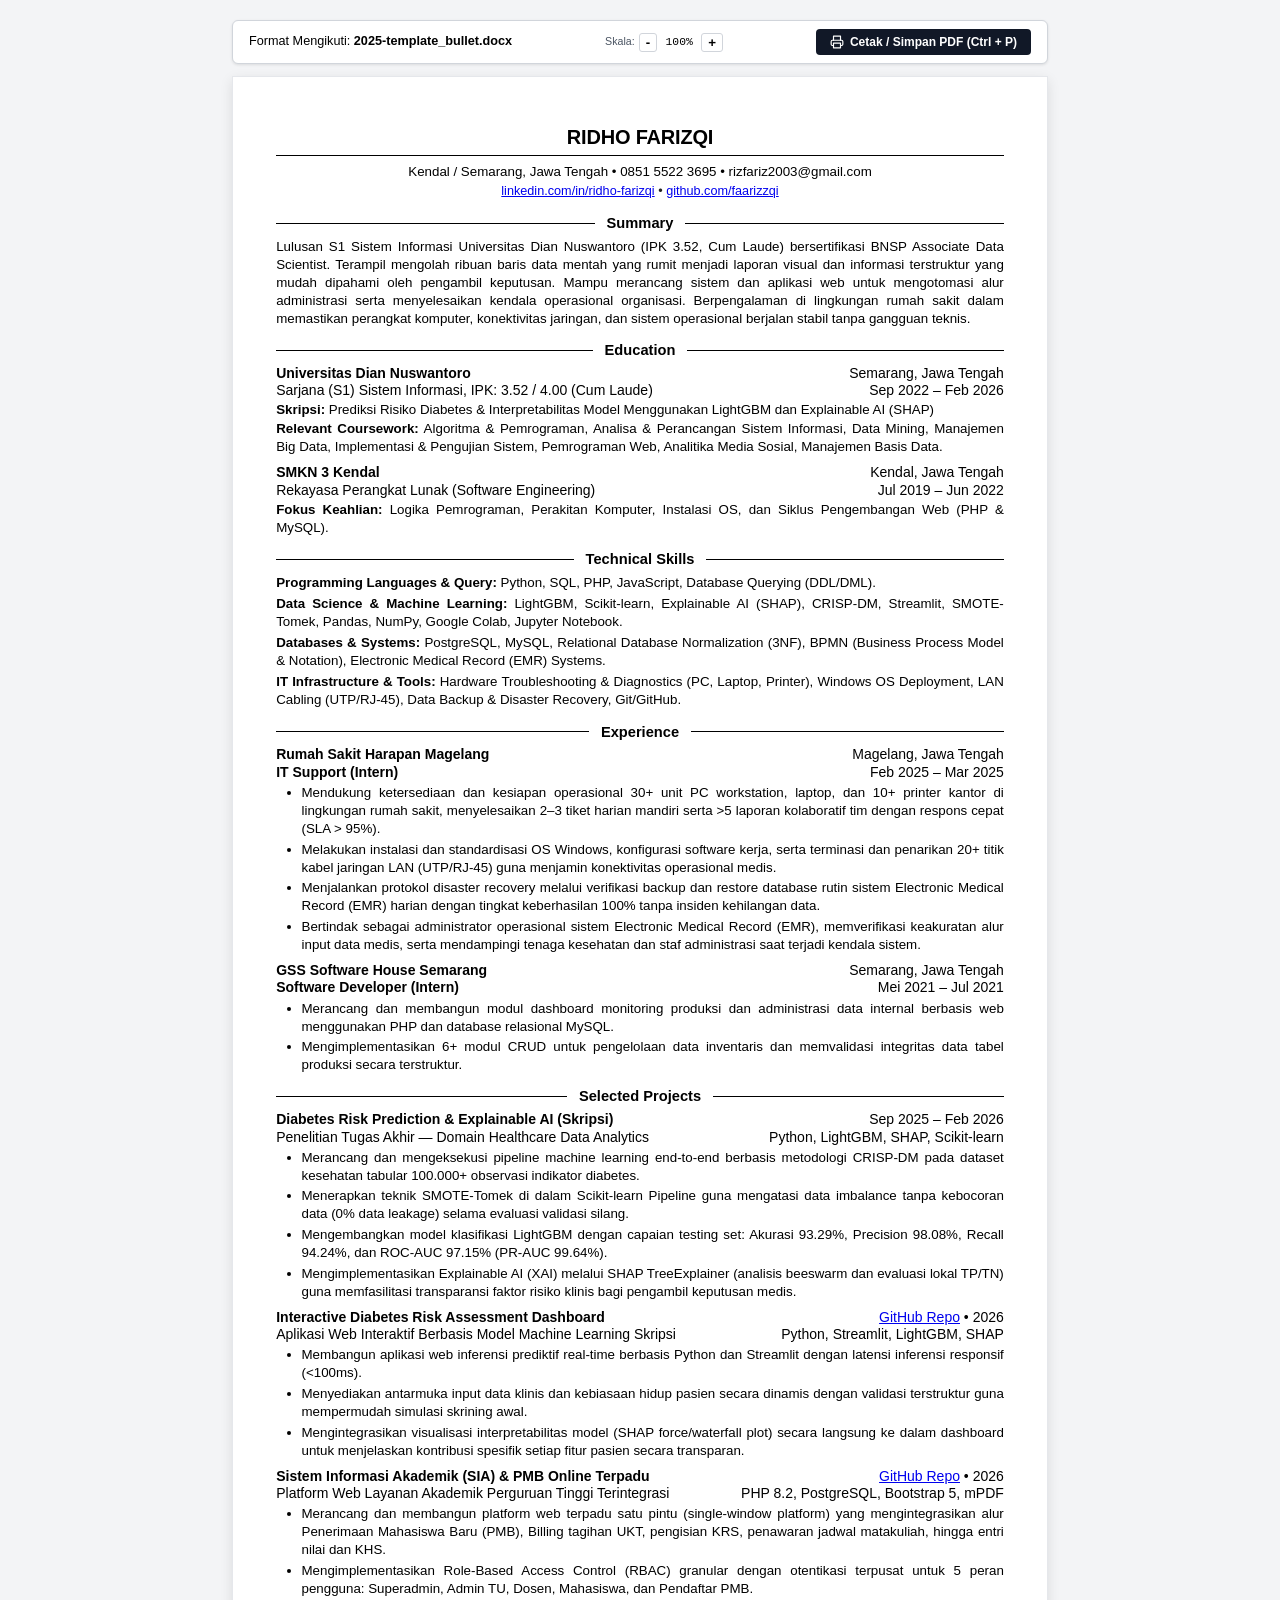
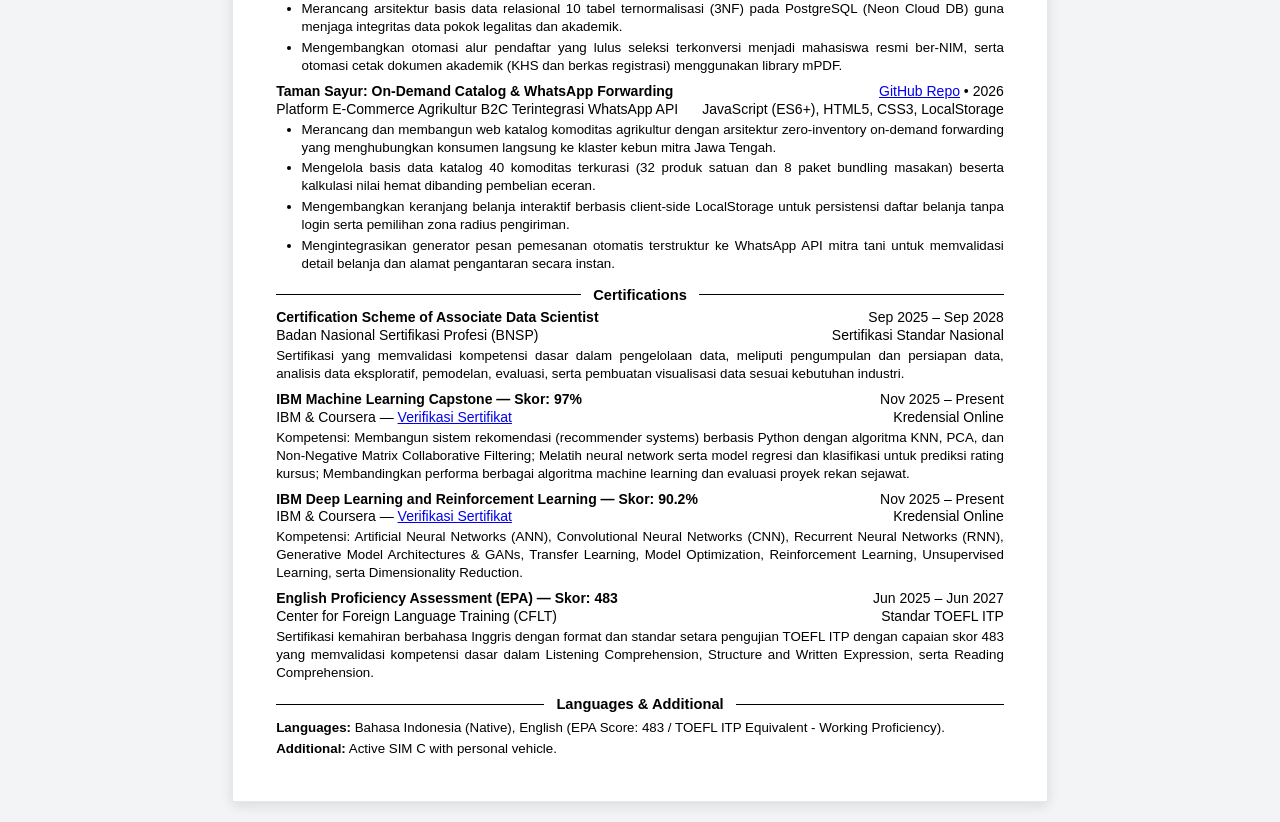
==== commit cb3a35a7: "feat: sinkronisasi skala zoom ke cetak PDF dan tambahkan kontrol skala mandiri - index.html: perbaru" ====
--- a/menu/cv.html
+++ b/menu/cv.html
@@ -283,7 +283,6 @@
         background: #ffffff !important;
         padding: 0 !important;
         margin: 0 !important;
-        zoom: 1 !important;
       }
 
       .toolbar {
@@ -335,7 +334,13 @@
   <!-- FLOATING TOOLBAR -->
   <div class="toolbar">
     <span>Format Mengikuti: <strong>2025-template_bullet.docx</strong></span>
-    <button class="btn-print" onclick="window.print()">
+    <div style="display: inline-flex; align-items: center; gap: 4px;">
+      <span style="font-size: 8pt; color: #4b5563;">Skala:</span>
+      <button type="button" onclick="changeDocScale(-0.05)" style="padding: 1px 6px; font-weight: bold; border: 1px solid #d1d5db; background: #fff; border-radius: 3px; cursor: pointer;">-</button>
+      <span id="docScaleLabel" style="min-width: 36px; text-align: center; font-family: monospace; font-size: 8.5pt;">100%</span>
+      <button type="button" onclick="changeDocScale(0.05)" style="padding: 1px 6px; font-weight: bold; border: 1px solid #d1d5db; background: #fff; border-radius: 3px; cursor: pointer;">+</button>
+    </div>
+    <button class="btn-print" onclick="printDoc()">
       <svg width="14" height="14" viewBox="0 0 24 24" fill="none" stroke="currentColor" stroke-width="2" stroke-linecap="round" stroke-linejoin="round">
         <polyline points="6 9 6 2 18 2 18 9"></polyline>
         <path d="M6 18H4a2 2 0 0 1-2-2v-5a2 2 0 0 1 2-2h16a2 2 0 0 1 2 2v5a2 2 0 0 1-2 2h-2"></path>
@@ -599,5 +604,28 @@
 
   </div>
 
+  <script>
+    let activeScale = 1.0;
+    function changeDocScale(delta) {
+      activeScale = Math.round(Math.min(Math.max(activeScale + delta, 0.40), 1.50) * 100) / 100;
+      const label = document.getElementById('docScaleLabel');
+      if (label) label.textContent = Math.round(activeScale * 100) + '%';
+      document.body.style.zoom = activeScale;
+      applyPrintScale(activeScale);
+    }
+    function applyPrintScale(scale) {
+      let st = document.getElementById('print-scale-style');
+      if (!st) {
+        st = document.createElement('style');
+        st.id = 'print-scale-style';
+        document.head.appendChild(st);
+      }
+      st.textContent = '@media print { body { zoom: ' + scale + ' !important; } }';
+    }
+    function printDoc() {
+      applyPrintScale(activeScale);
+      window.print();
+    }
+  </script>
 </body>
 </html>
